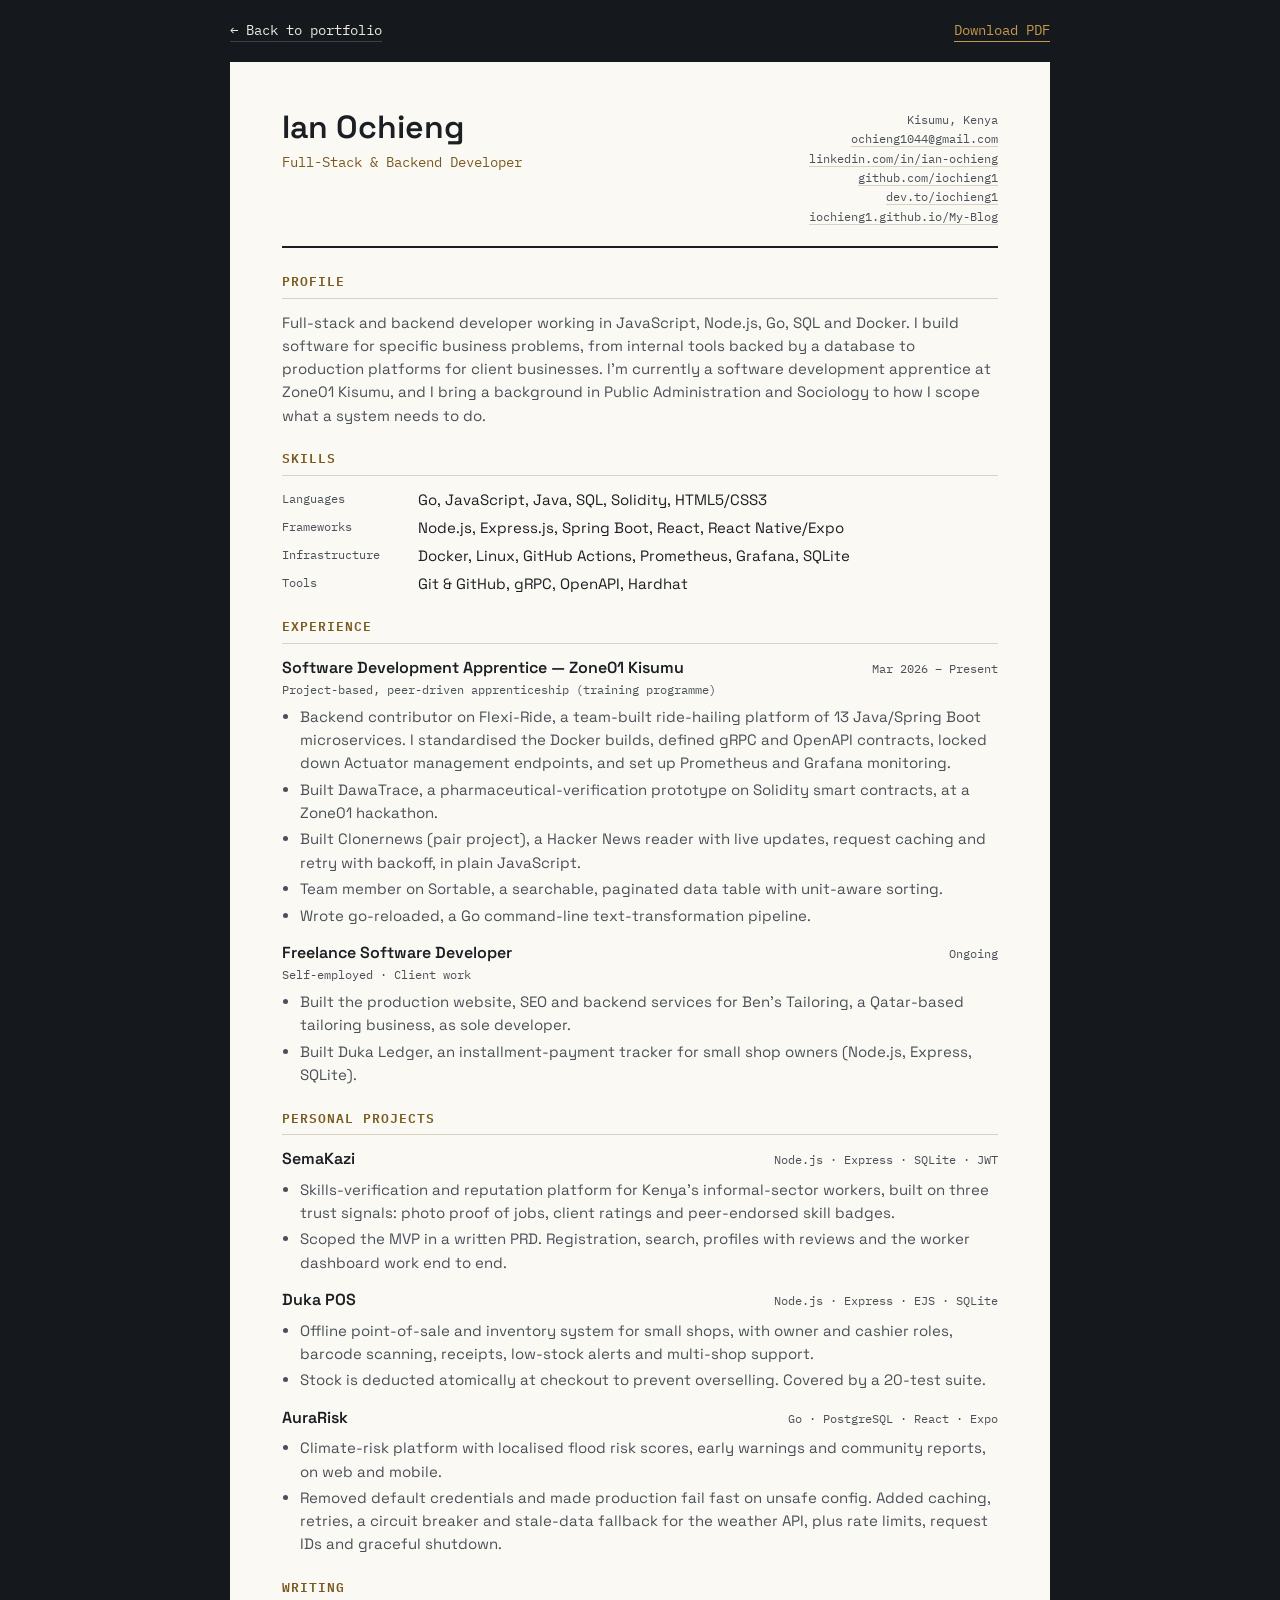
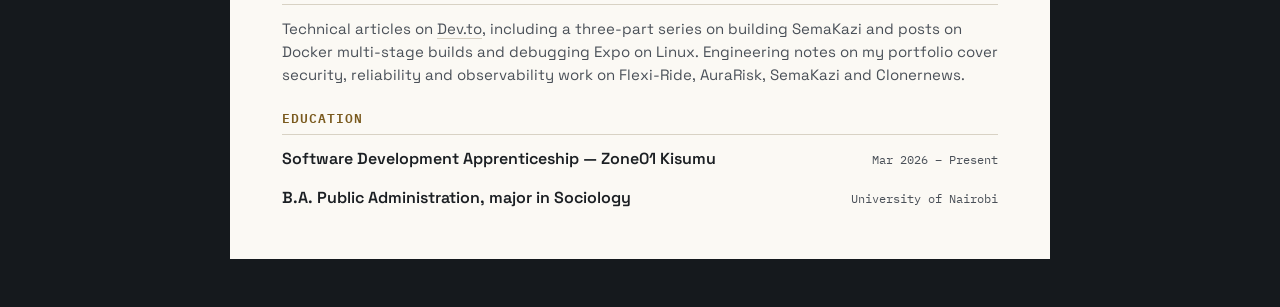
==== resume.html @ a38e2da9 "Revamp portfolio: photo, resume, articles, hobbies and socials - Add a professional photo to the her" ====
<!DOCTYPE html>
<html lang="en">
<head>
<meta charset="UTF-8">
<meta name="viewport" content="width=device-width, initial-scale=1.0">
<title>Ian Ochieng — Resume</title>
<meta name="description" content="Resume of Ian Ochieng, full-stack and backend developer in Kisumu, Kenya.">
<meta name="author" content="Ian Ochieng">
<link rel="canonical" href="https://iochieng1.github.io/My-Blog/resume.html">
<link rel="icon" href="favicon.svg" type="image/svg+xml">
<link rel="preconnect" href="https://fonts.googleapis.com">
<link rel="preconnect" href="https://fonts.gstatic.com" crossorigin>
<link href="https://fonts.googleapis.com/css2?family=Space+Grotesk:wght@400;500;600;700&family=IBM+Plex+Mono:wght@400;500&display=swap" rel="stylesheet">
<link rel="stylesheet" href="resume.css">
</head>
<body>

<nav class="toolbar" aria-label="Resume actions">
  <a href="./">← Back to portfolio</a>
  <a class="toolbar-cta" href="resume.pdf" download>Download PDF</a>
</nav>

<main class="sheet">

  <header class="cv-head">
    <div>
      <h1>Ian Ochieng</h1>
      <p class="cv-role">Full-Stack &amp; Backend Developer</p>
    </div>
    <ul class="cv-contact">
      <li>Kisumu, Kenya</li>
      <li><a href="mailto:ochieng1044@gmail.com">ochieng1044@gmail.com</a></li>
      <li><a href="https://www.linkedin.com/in/ian-ochieng/">linkedin.com/in/ian-ochieng</a></li>
      <li><a href="https://github.com/iochieng1">github.com/iochieng1</a></li>
      <li><a href="https://dev.to/iochieng1">dev.to/iochieng1</a></li>
      <li><a href="https://iochieng1.github.io/My-Blog/">iochieng1.github.io/My-Blog</a></li>
    </ul>
  </header>

  <section>
    <h2>Profile</h2>
    <p>
      Full-stack and backend developer working in JavaScript, Node.js, Go,
      SQL and Docker. I build software for specific business problems,
      from internal tools backed by a database to production platforms
      for client businesses. I'm currently a software development
      apprentice at Zone01 Kisumu, and I bring a background in Public
      Administration and Sociology to how I scope what a system needs to do.
    </p>
  </section>

  <section>
    <h2>Skills</h2>
    <dl class="cv-skills">
      <div><dt>Languages</dt><dd>Go, JavaScript, Java, SQL, Solidity, HTML5/CSS3</dd></div>
      <div><dt>Frameworks</dt><dd>Node.js, Express.js, Spring Boot, React, React Native/Expo</dd></div>
      <div><dt>Infrastructure</dt><dd>Docker, Linux, GitHub Actions, Prometheus, Grafana, SQLite</dd></div>
      <div><dt>Tools</dt><dd>Git &amp; GitHub, gRPC, OpenAPI, Hardhat</dd></div>
    </dl>
  </section>

  <section>
    <h2>Experience</h2>

    <article class="cv-item">
      <div class="cv-item-head">
        <h3>Software Development Apprentice — Zone01 Kisumu</h3>
        <span>Mar 2026 – Present</span>
      </div>
      <p class="cv-sub">Project-based, peer-driven apprenticeship (training programme)</p>
      <ul>
        <li>Backend contributor on Flexi-Ride, a team-built ride-hailing platform of 13 Java/Spring Boot microservices. I standardised the Docker builds, defined gRPC and OpenAPI contracts, locked down Actuator management endpoints, and set up Prometheus and Grafana monitoring.</li>
        <li>Built DawaTrace, a pharmaceutical-verification prototype on Solidity smart contracts, at a Zone01 hackathon.</li>
        <li>Built Clonernews (pair project), a Hacker News reader with live updates, request caching and retry with backoff, in plain JavaScript.</li>
        <li>Team member on Sortable, a searchable, paginated data table with unit-aware sorting.</li>
        <li>Wrote go-reloaded, a Go command-line text-transformation pipeline.</li>
      </ul>
    </article>

    <article class="cv-item">
      <div class="cv-item-head">
        <h3>Freelance Software Developer</h3>
        <span>Ongoing</span>
      </div>
      <p class="cv-sub">Self-employed · Client work</p>
      <ul>
        <li>Built the production website, SEO and backend services for Ben's Tailoring, a Qatar-based tailoring business, as sole developer.</li>
        <li>Built Duka Ledger, an installment-payment tracker for small shop owners (Node.js, Express, SQLite).</li>
      </ul>
    </article>
  </section>

  <section>
    <h2>Personal projects</h2>

    <article class="cv-item">
      <div class="cv-item-head">
        <h3>SemaKazi</h3>
        <span>Node.js · Express · SQLite · JWT</span>
      </div>
      <ul>
        <li>Skills-verification and reputation platform for Kenya's informal-sector workers, built on three trust signals: photo proof of jobs, client ratings and peer-endorsed skill badges.</li>
        <li>Scoped the MVP in a written PRD. Registration, search, profiles with reviews and the worker dashboard work end to end.</li>
      </ul>
    </article>

    <article class="cv-item">
      <div class="cv-item-head">
        <h3>Duka POS</h3>
        <span>Node.js · Express · EJS · SQLite</span>
      </div>
      <ul>
        <li>Offline point-of-sale and inventory system for small shops, with owner and cashier roles, barcode scanning, receipts, low-stock alerts and multi-shop support.</li>
        <li>Stock is deducted atomically at checkout to prevent overselling. Covered by a 20-test suite.</li>
      </ul>
    </article>

    <article class="cv-item">
      <div class="cv-item-head">
        <h3>AuraRisk</h3>
        <span>Go · PostgreSQL · React · Expo</span>
      </div>
      <ul>
        <li>Climate-risk platform with localised flood risk scores, early warnings and community reports, on web and mobile.</li>
        <li>Removed default credentials and made production fail fast on unsafe config. Added caching, retries, a circuit breaker and stale-data fallback for the weather API, plus rate limits, request IDs and graceful shutdown.</li>
      </ul>
    </article>
  </section>

  <section>
    <h2>Writing</h2>
    <p>Technical articles on <a href="https://dev.to/iochieng1">Dev.to</a>, including a three-part series on building SemaKazi and posts on Docker multi-stage builds and debugging Expo on Linux. Engineering notes on my portfolio cover security, reliability and observability work on Flexi-Ride, AuraRisk, SemaKazi and Clonernews.</p>
  </section>

  <section>
    <h2>Education</h2>
    <article class="cv-item">
      <div class="cv-item-head">
        <h3>Software Development Apprenticeship — Zone01 Kisumu</h3>
        <span>Mar 2026 – Present</span>
      </div>
    </article>
    <article class="cv-item">
      <div class="cv-item-head">
        <h3>B.A. Public Administration, major in Sociology</h3>
        <span>University of Nairobi</span>
      </div>
    </article>
  </section>

</main>

</body>
</html>
---- resume.css ----
/* =====================================================
   RESUME — a paper sheet on screen, plain A4 in print
===================================================== */

:root {
  --ink: #15191d;
  --paper: #ede8dc;
  --sheet: #fbf9f4;
  --text: #1b1f23;
  --text-dim: #4a5058;    /* 7.6:1 on --sheet */
  --rule: #d8d2c4;
  --accent: #7a5a1e;      /* brass, darkened for 6.3:1 on --sheet */

  --font-display: "Space Grotesk", "Segoe UI", sans-serif;
  --font-mono: "IBM Plex Mono", ui-monospace, Menlo, monospace;
}

* {
  margin: 0;
  padding: 0;
  box-sizing: border-box;
}

body {
  background: var(--ink);
  color: var(--text);
  font-family: var(--font-display);
  font-size: 15px;
  line-height: 1.55;
  -webkit-font-smoothing: antialiased;
  padding: 0 16px 3rem;
}

a {
  color: inherit;
  text-decoration: none;
  border-bottom: 1px solid var(--rule);
}

a:hover {
  border-color: var(--accent);
}

a:focus-visible {
  outline: 2px solid #6f9c81;
  outline-offset: 3px;
}

/* Toolbar */

.toolbar {
  max-width: 820px;
  margin: 0 auto;
  padding: 1.25rem 0;
  display: flex;
  justify-content: space-between;
  gap: 1rem;
  flex-wrap: wrap;
  font-family: var(--font-mono);
  font-size: 0.85rem;
}

.toolbar a {
  color: var(--paper);
  border-color: #3a4048;
}

.toolbar .toolbar-cta {
  color: #c79a4b;
  border-color: #c79a4b;
}

/* Sheet */

.sheet {
  max-width: 820px;
  margin: 0 auto;
  background: var(--sheet);
  padding: 3rem 3.25rem;
}

.cv-head {
  display: flex;
  justify-content: space-between;
  align-items: flex-start;
  gap: 2rem;
  flex-wrap: wrap;
  padding-bottom: 1.25rem;
  border-bottom: 2px solid var(--text);
  margin-bottom: 1.5rem;
}

.cv-head h1 {
  font-size: 2rem;
  font-weight: 600;
  line-height: 1.1;
}

.cv-role {
  font-family: var(--font-mono);
  font-size: 0.85rem;
  color: var(--accent);
  margin-top: 0.4rem;
}

.cv-contact {
  list-style: none;
  font-family: var(--font-mono);
  font-size: 0.78rem;
  color: var(--text-dim);
  text-align: right;
}

section + section {
  margin-top: 1.4rem;
}

h2 {
  font-family: var(--font-mono);
  font-size: 0.8rem;
  font-weight: 600;
  text-transform: uppercase;
  letter-spacing: 0.08em;
  color: var(--accent);
  padding-bottom: 0.35rem;
  border-bottom: 1px solid var(--rule);
  margin-bottom: 0.75rem;
}

section > p {
  color: var(--text-dim);
}

.cv-skills {
  display: grid;
  gap: 0.3rem;
}

.cv-skills div {
  display: grid;
  grid-template-columns: 120px 1fr;
  gap: 1rem;
}

.cv-skills dt {
  font-family: var(--font-mono);
  font-size: 0.78rem;
  color: var(--text-dim);
  padding-top: 0.1rem;
}

.cv-item + .cv-item {
  margin-top: 0.9rem;
}

.cv-item-head {
  display: flex;
  justify-content: space-between;
  align-items: baseline;
  gap: 1rem;
  flex-wrap: wrap;
}

.cv-item-head h3 {
  font-size: 1rem;
  font-weight: 600;
}

.cv-item-head span {
  font-family: var(--font-mono);
  font-size: 0.75rem;
  color: var(--text-dim);
}

.cv-sub {
  font-family: var(--font-mono);
  font-size: 0.75rem;
  color: var(--text-dim);
}

.cv-item ul {
  margin-top: 0.35rem;
  padding-left: 1.1rem;
  color: var(--text-dim);
}

.cv-item li + li {
  margin-top: 0.2rem;
}

/* Small screens */

@media (max-width: 640px) {
  .sheet {
    padding: 1.75rem 1.25rem;
  }

  .cv-contact {
    text-align: left;
  }

  .cv-skills div {
    grid-template-columns: 1fr;
    gap: 0;
  }
}

/* Print */

@page {
  size: A4;
  margin: 14mm 16mm;
}

@media print {
  body {
    background: #fff;
    padding: 0;
    font-size: 10.5pt;
  }

  .toolbar {
    display: none;
  }

  .sheet {
    max-width: none;
    padding: 0;
    background: #fff;
  }

  a {
    border-bottom: none;
  }

  h2,
  .cv-item-head {
    break-after: avoid;
  }

  .cv-item {
    break-inside: avoid;
  }
}
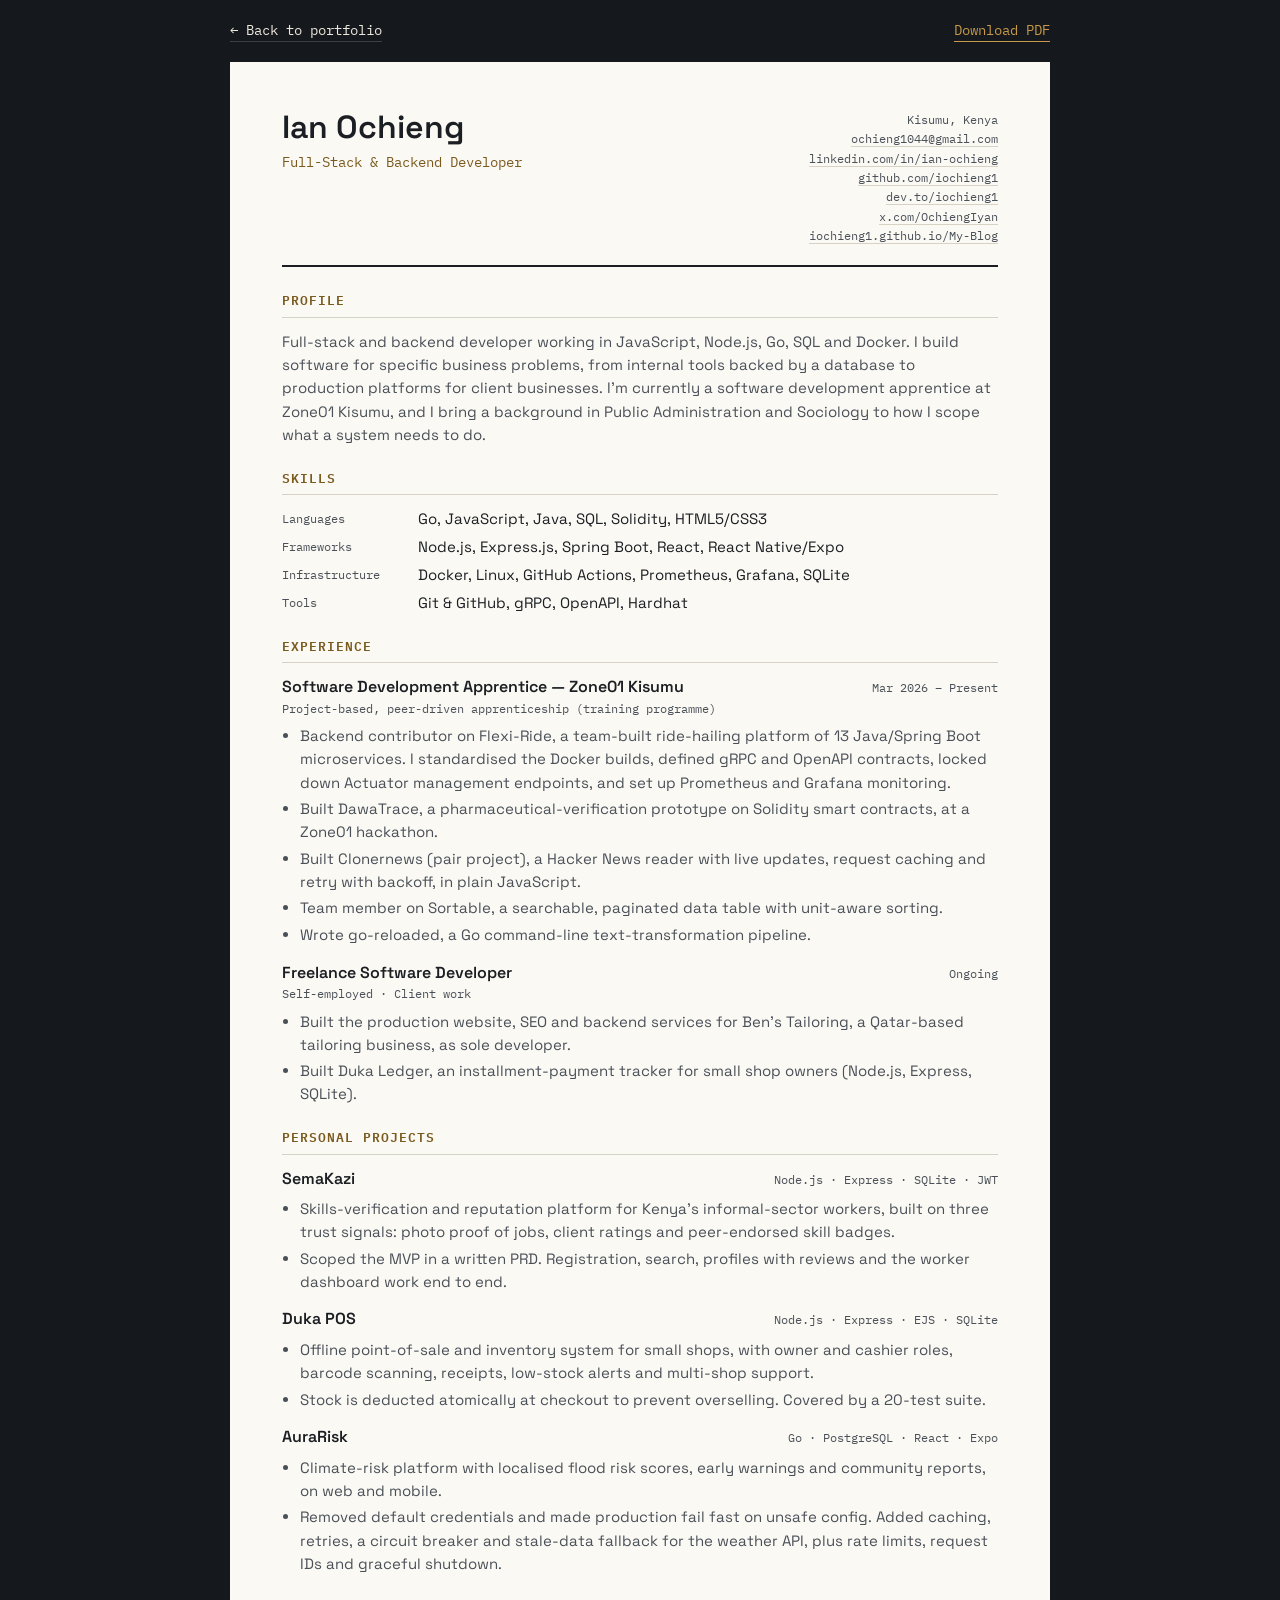
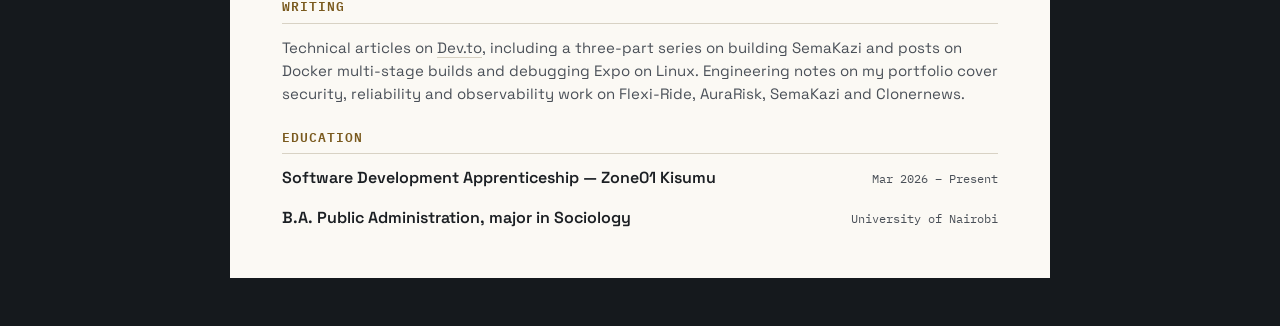
==== commit ed38be65: "Add X handle @OchiengIyan; regenerate resume PDF" ====
--- a/resume.html
+++ b/resume.html
@@ -33,6 +33,7 @@
       <li><a href="https://www.linkedin.com/in/ian-ochieng/">linkedin.com/in/ian-ochieng</a></li>
       <li><a href="https://github.com/iochieng1">github.com/iochieng1</a></li>
       <li><a href="https://dev.to/iochieng1">dev.to/iochieng1</a></li>
+      <li><a href="https://x.com/OchiengIyan">x.com/OchiengIyan</a></li>
       <li><a href="https://iochieng1.github.io/My-Blog/">iochieng1.github.io/My-Blog</a></li>
     </ul>
   </header>
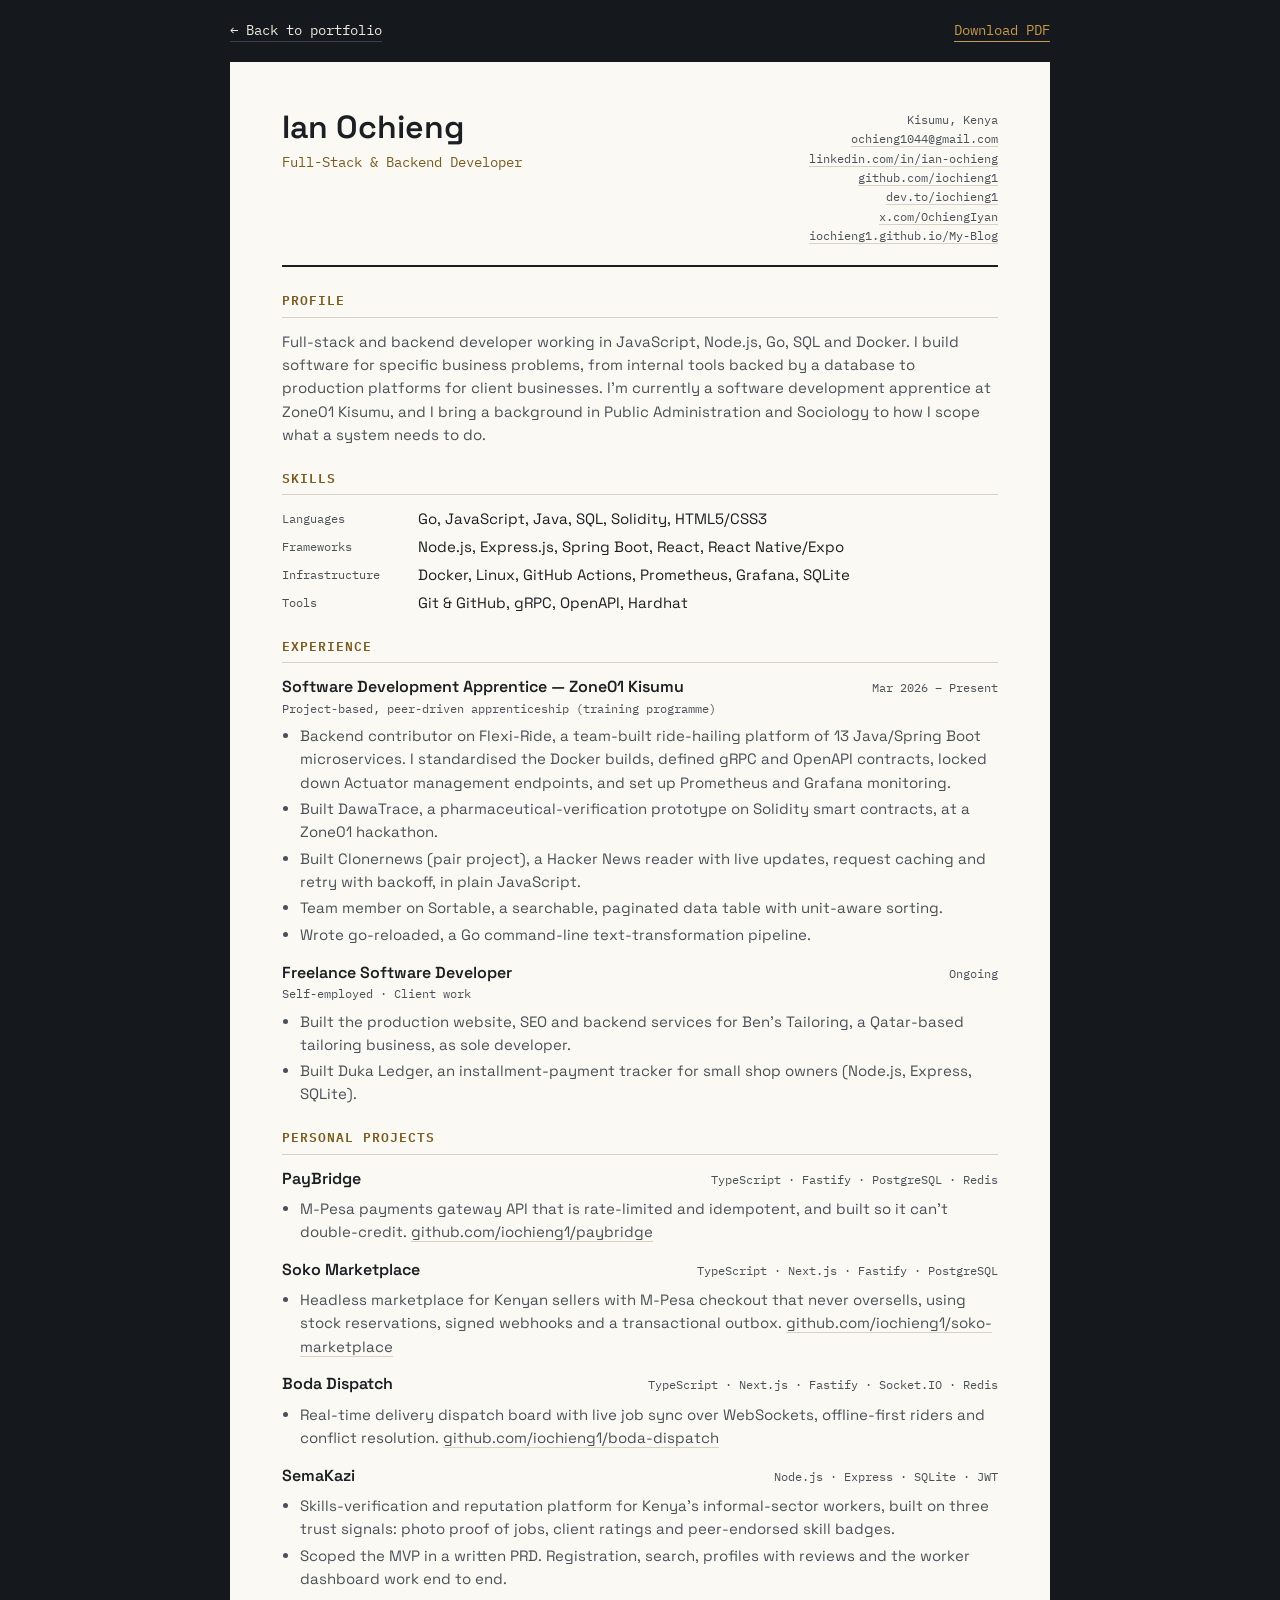
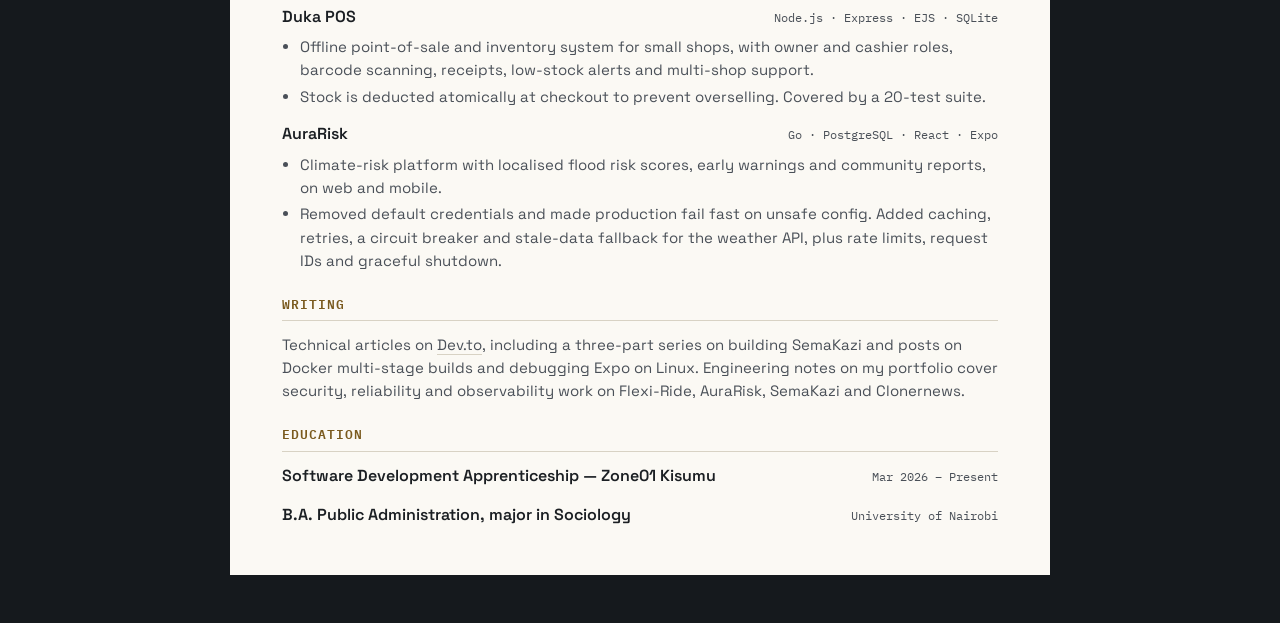
==== commit 3c8affc3: "Add PayBridge, Soko Marketplace and Boda Dispatch to resume; regenerate PDF" ====
--- a/resume.html
+++ b/resume.html
@@ -96,6 +96,36 @@
 
     <article class="cv-item">
       <div class="cv-item-head">
+        <h3>PayBridge</h3>
+        <span>TypeScript · Fastify · PostgreSQL · Redis</span>
+      </div>
+      <ul>
+        <li>M-Pesa payments gateway API that is rate-limited and idempotent, and built so it can't double-credit. <a href="https://github.com/iochieng1/paybridge">github.com/iochieng1/paybridge</a></li>
+      </ul>
+    </article>
+
+    <article class="cv-item">
+      <div class="cv-item-head">
+        <h3>Soko Marketplace</h3>
+        <span>TypeScript · Next.js · Fastify · PostgreSQL</span>
+      </div>
+      <ul>
+        <li>Headless marketplace for Kenyan sellers with M-Pesa checkout that never oversells, using stock reservations, signed webhooks and a transactional outbox. <a href="https://github.com/iochieng1/soko-marketplace">github.com/iochieng1/soko-marketplace</a></li>
+      </ul>
+    </article>
+
+    <article class="cv-item">
+      <div class="cv-item-head">
+        <h3>Boda Dispatch</h3>
+        <span>TypeScript · Next.js · Fastify · Socket.IO · Redis</span>
+      </div>
+      <ul>
+        <li>Real-time delivery dispatch board with live job sync over WebSockets, offline-first riders and conflict resolution. <a href="https://github.com/iochieng1/boda-dispatch">github.com/iochieng1/boda-dispatch</a></li>
+      </ul>
+    </article>
+
+    <article class="cv-item">
+      <div class="cv-item-head">
         <h3>SemaKazi</h3>
         <span>Node.js · Express · SQLite · JWT</span>
       </div>
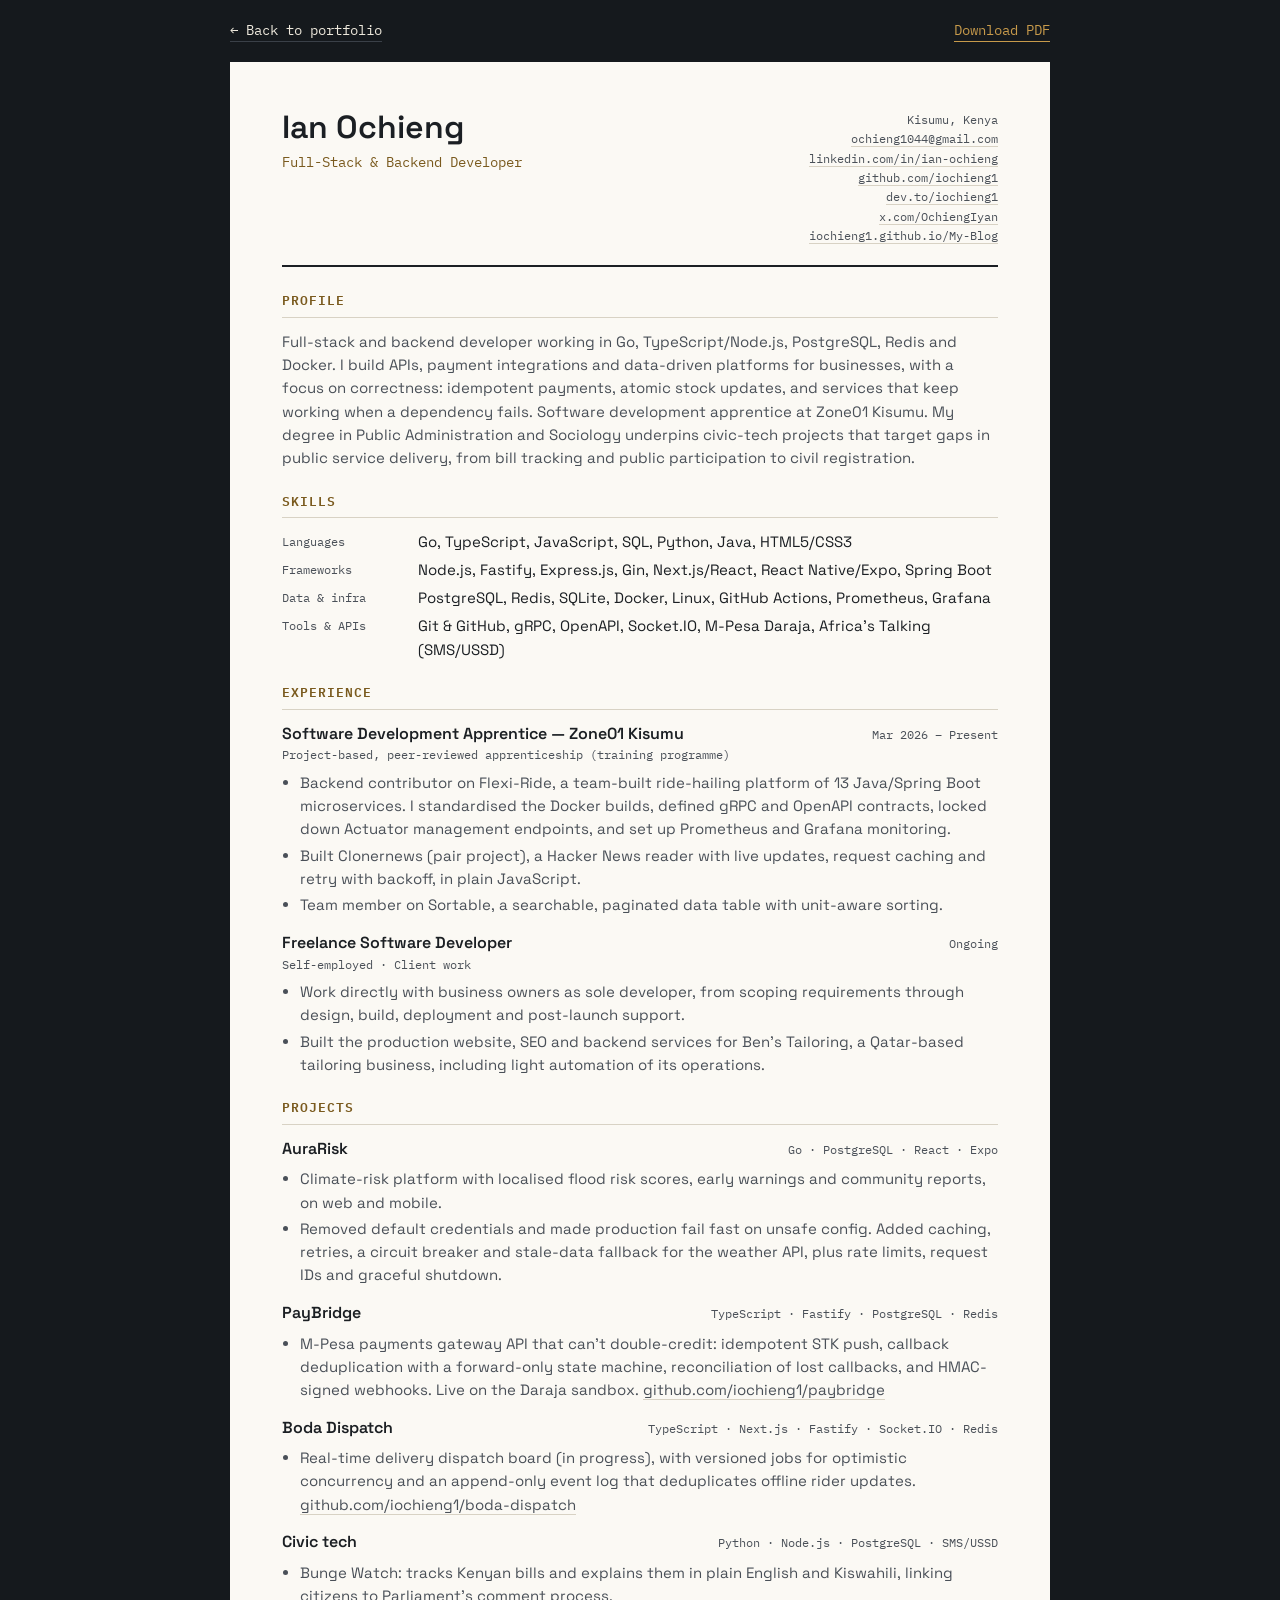
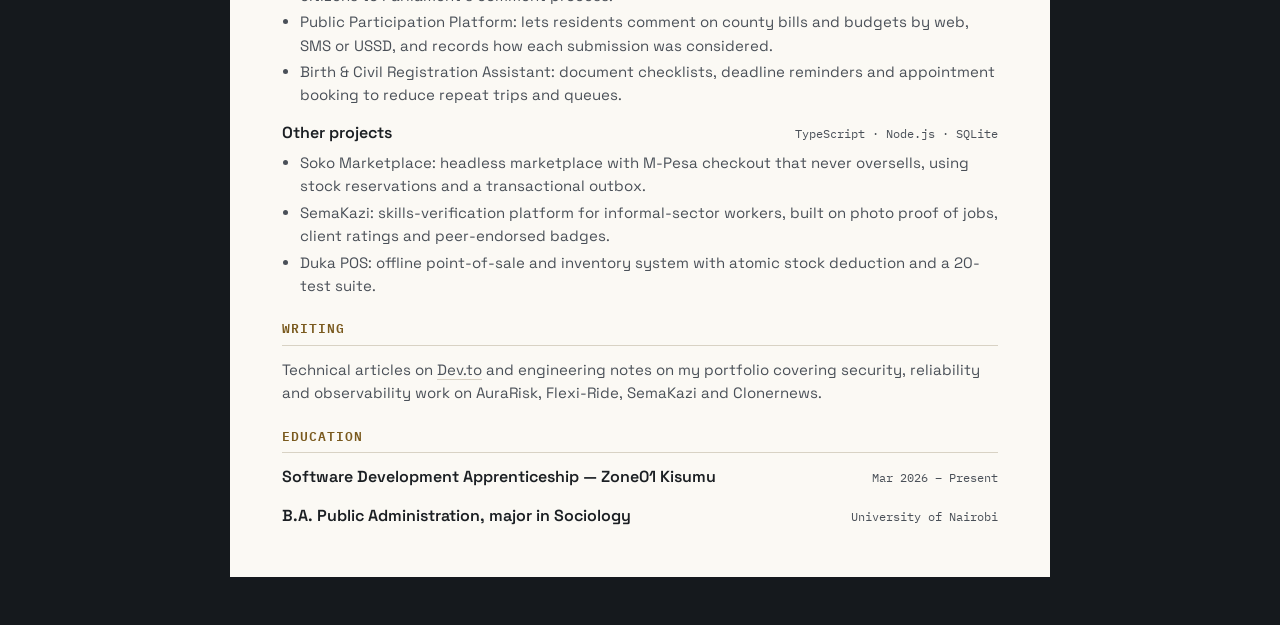
==== commit 23a98b5a: "Refresh portfolio copy, stack focus and project order; update resume - New professional headline and" ====
--- a/resume.html
+++ b/resume.html
@@ -41,22 +41,25 @@
   <section>
     <h2>Profile</h2>
     <p>
-      Full-stack and backend developer working in JavaScript, Node.js, Go,
-      SQL and Docker. I build software for specific business problems,
-      from internal tools backed by a database to production platforms
-      for client businesses. I'm currently a software development
-      apprentice at Zone01 Kisumu, and I bring a background in Public
-      Administration and Sociology to how I scope what a system needs to do.
+      Full-stack and backend developer working in Go, TypeScript/Node.js,
+      PostgreSQL, Redis and Docker. I build APIs, payment integrations and
+      data-driven platforms for businesses, with a focus on correctness:
+      idempotent payments, atomic stock updates, and services that keep
+      working when a dependency fails. Software development apprentice at
+      Zone01 Kisumu. My degree in Public Administration and Sociology
+      underpins civic-tech projects that target gaps in public service
+      delivery, from bill tracking and public participation to civil
+      registration.
     </p>
   </section>
 
   <section>
     <h2>Skills</h2>
     <dl class="cv-skills">
-      <div><dt>Languages</dt><dd>Go, JavaScript, Java, SQL, Solidity, HTML5/CSS3</dd></div>
-      <div><dt>Frameworks</dt><dd>Node.js, Express.js, Spring Boot, React, React Native/Expo</dd></div>
-      <div><dt>Infrastructure</dt><dd>Docker, Linux, GitHub Actions, Prometheus, Grafana, SQLite</dd></div>
-      <div><dt>Tools</dt><dd>Git &amp; GitHub, gRPC, OpenAPI, Hardhat</dd></div>
+      <div><dt>Languages</dt><dd>Go, TypeScript, JavaScript, SQL, Python, Java, HTML5/CSS3</dd></div>
+      <div><dt>Frameworks</dt><dd>Node.js, Fastify, Express.js, Gin, Next.js/React, React Native/Expo, Spring Boot</dd></div>
+      <div><dt>Data &amp; infra</dt><dd>PostgreSQL, Redis, SQLite, Docker, Linux, GitHub Actions, Prometheus, Grafana</dd></div>
+      <div><dt>Tools &amp; APIs</dt><dd>Git &amp; GitHub, gRPC, OpenAPI, Socket.IO, M-Pesa Daraja, Africa's Talking (SMS/USSD)</dd></div>
     </dl>
   </section>
 
@@ -68,13 +71,11 @@
         <h3>Software Development Apprentice — Zone01 Kisumu</h3>
         <span>Mar 2026 – Present</span>
       </div>
-      <p class="cv-sub">Project-based, peer-driven apprenticeship (training programme)</p>
+      <p class="cv-sub">Project-based, peer-reviewed apprenticeship (training programme)</p>
       <ul>
         <li>Backend contributor on Flexi-Ride, a team-built ride-hailing platform of 13 Java/Spring Boot microservices. I standardised the Docker builds, defined gRPC and OpenAPI contracts, locked down Actuator management endpoints, and set up Prometheus and Grafana monitoring.</li>
-        <li>Built DawaTrace, a pharmaceutical-verification prototype on Solidity smart contracts, at a Zone01 hackathon.</li>
         <li>Built Clonernews (pair project), a Hacker News reader with live updates, request caching and retry with backoff, in plain JavaScript.</li>
         <li>Team member on Sortable, a searchable, paginated data table with unit-aware sorting.</li>
-        <li>Wrote go-reloaded, a Go command-line text-transformation pipeline.</li>
       </ul>
     </article>
 
@@ -85,66 +86,14 @@
       </div>
       <p class="cv-sub">Self-employed · Client work</p>
       <ul>
-        <li>Built the production website, SEO and backend services for Ben's Tailoring, a Qatar-based tailoring business, as sole developer.</li>
-        <li>Built Duka Ledger, an installment-payment tracker for small shop owners (Node.js, Express, SQLite).</li>
+        <li>Work directly with business owners as sole developer, from scoping requirements through design, build, deployment and post-launch support.</li>
+        <li>Built the production website, SEO and backend services for Ben's Tailoring, a Qatar-based tailoring business, including light automation of its operations.</li>
       </ul>
     </article>
   </section>
 
   <section>
-    <h2>Personal projects</h2>
-
-    <article class="cv-item">
-      <div class="cv-item-head">
-        <h3>PayBridge</h3>
-        <span>TypeScript · Fastify · PostgreSQL · Redis</span>
-      </div>
-      <ul>
-        <li>M-Pesa payments gateway API that is rate-limited and idempotent, and built so it can't double-credit. <a href="https://github.com/iochieng1/paybridge">github.com/iochieng1/paybridge</a></li>
-      </ul>
-    </article>
-
-    <article class="cv-item">
-      <div class="cv-item-head">
-        <h3>Soko Marketplace</h3>
-        <span>TypeScript · Next.js · Fastify · PostgreSQL</span>
-      </div>
-      <ul>
-        <li>Headless marketplace for Kenyan sellers with M-Pesa checkout that never oversells, using stock reservations, signed webhooks and a transactional outbox. <a href="https://github.com/iochieng1/soko-marketplace">github.com/iochieng1/soko-marketplace</a></li>
-      </ul>
-    </article>
-
-    <article class="cv-item">
-      <div class="cv-item-head">
-        <h3>Boda Dispatch</h3>
-        <span>TypeScript · Next.js · Fastify · Socket.IO · Redis</span>
-      </div>
-      <ul>
-        <li>Real-time delivery dispatch board with live job sync over WebSockets, offline-first riders and conflict resolution. <a href="https://github.com/iochieng1/boda-dispatch">github.com/iochieng1/boda-dispatch</a></li>
-      </ul>
-    </article>
-
-    <article class="cv-item">
-      <div class="cv-item-head">
-        <h3>SemaKazi</h3>
-        <span>Node.js · Express · SQLite · JWT</span>
-      </div>
-      <ul>
-        <li>Skills-verification and reputation platform for Kenya's informal-sector workers, built on three trust signals: photo proof of jobs, client ratings and peer-endorsed skill badges.</li>
-        <li>Scoped the MVP in a written PRD. Registration, search, profiles with reviews and the worker dashboard work end to end.</li>
-      </ul>
-    </article>
-
-    <article class="cv-item">
-      <div class="cv-item-head">
-        <h3>Duka POS</h3>
-        <span>Node.js · Express · EJS · SQLite</span>
-      </div>
-      <ul>
-        <li>Offline point-of-sale and inventory system for small shops, with owner and cashier roles, barcode scanning, receipts, low-stock alerts and multi-shop support.</li>
-        <li>Stock is deducted atomically at checkout to prevent overselling. Covered by a 20-test suite.</li>
-      </ul>
-    </article>
+    <h2>Projects</h2>
 
     <article class="cv-item">
       <div class="cv-item-head">
@@ -156,11 +105,55 @@
         <li>Removed default credentials and made production fail fast on unsafe config. Added caching, retries, a circuit breaker and stale-data fallback for the weather API, plus rate limits, request IDs and graceful shutdown.</li>
       </ul>
     </article>
+
+    <article class="cv-item">
+      <div class="cv-item-head">
+        <h3>PayBridge</h3>
+        <span>TypeScript · Fastify · PostgreSQL · Redis</span>
+      </div>
+      <ul>
+        <li>M-Pesa payments gateway API that can't double-credit: idempotent STK push, callback deduplication with a forward-only state machine, reconciliation of lost callbacks, and HMAC-signed webhooks. Live on the Daraja sandbox. <a href="https://github.com/iochieng1/paybridge">github.com/iochieng1/paybridge</a></li>
+      </ul>
+    </article>
+
+    <article class="cv-item">
+      <div class="cv-item-head">
+        <h3>Boda Dispatch</h3>
+        <span>TypeScript · Next.js · Fastify · Socket.IO · Redis</span>
+      </div>
+      <ul>
+        <li>Real-time delivery dispatch board (in progress), with versioned jobs for optimistic concurrency and an append-only event log that deduplicates offline rider updates. <a href="https://github.com/iochieng1/boda-dispatch">github.com/iochieng1/boda-dispatch</a></li>
+      </ul>
+    </article>
+
+    <article class="cv-item">
+      <div class="cv-item-head">
+        <h3>Civic tech</h3>
+        <span>Python · Node.js · PostgreSQL · SMS/USSD</span>
+      </div>
+      <ul>
+        <li>Bunge Watch: tracks Kenyan bills and explains them in plain English and Kiswahili, linking citizens to Parliament's comment process.</li>
+        <li>Public Participation Platform: lets residents comment on county bills and budgets by web, SMS or USSD, and records how each submission was considered.</li>
+        <li>Birth &amp; Civil Registration Assistant: document checklists, deadline reminders and appointment booking to reduce repeat trips and queues.</li>
+      </ul>
+    </article>
+
+    <article class="cv-item">
+      <div class="cv-item-head">
+        <h3>Other projects</h3>
+        <span>TypeScript · Node.js · SQLite</span>
+      </div>
+      <ul>
+        <li>Soko Marketplace: headless marketplace with M-Pesa checkout that never oversells, using stock reservations and a transactional outbox.</li>
+        <li>SemaKazi: skills-verification platform for informal-sector workers, built on photo proof of jobs, client ratings and peer-endorsed badges.</li>
+        <li>Duka POS: offline point-of-sale and inventory system with atomic stock deduction and a 20-test suite.</li>
+      </ul>
+    </article>
   </section>
 
   <section>
     <h2>Writing</h2>
-    <p>Technical articles on <a href="https://dev.to/iochieng1">Dev.to</a>, including a three-part series on building SemaKazi and posts on Docker multi-stage builds and debugging Expo on Linux. Engineering notes on my portfolio cover security, reliability and observability work on Flexi-Ride, AuraRisk, SemaKazi and Clonernews.</p>
+    <p>Technical articles on <a href="https://dev.to/iochieng1">Dev.to</a> and engineering notes on my portfolio covering security, reliability and observability work on AuraRisk, Flexi-Ride, SemaKazi and Clonernews.</p>
   </section>
 
   <section>
